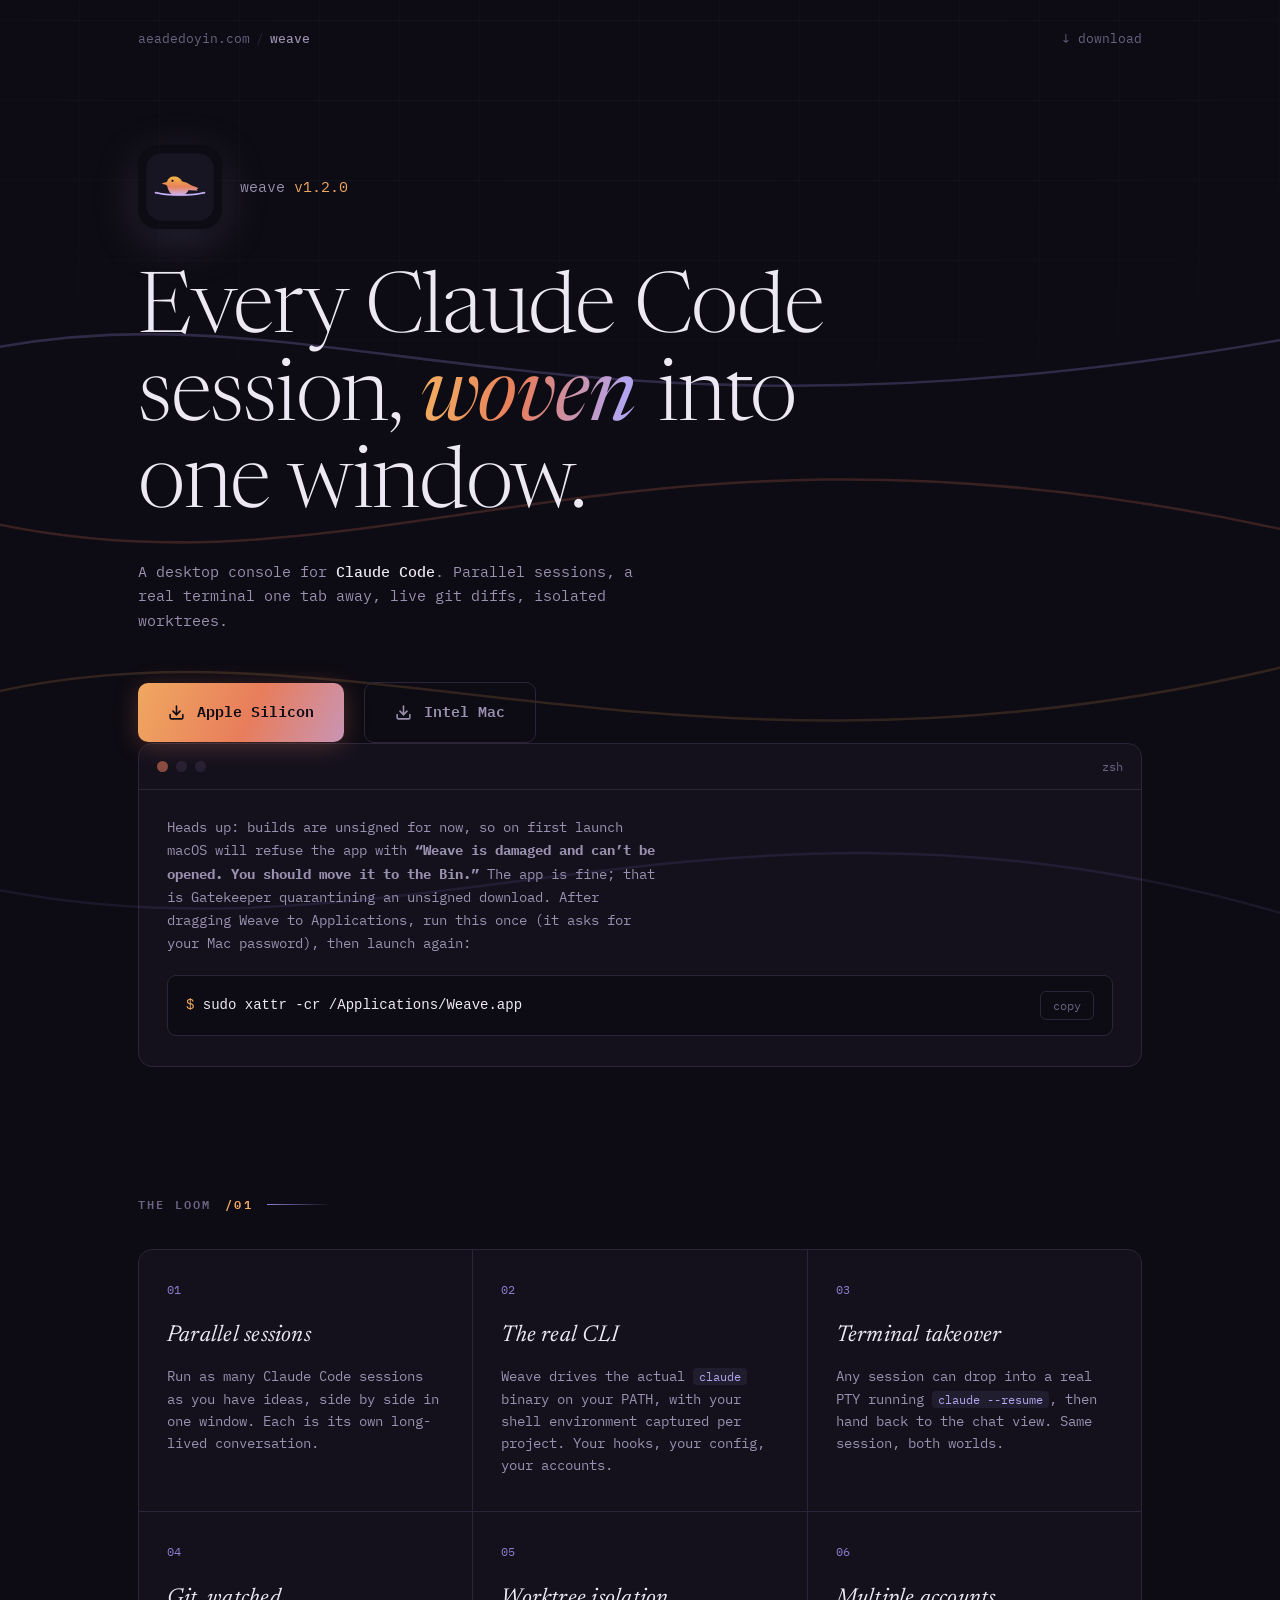
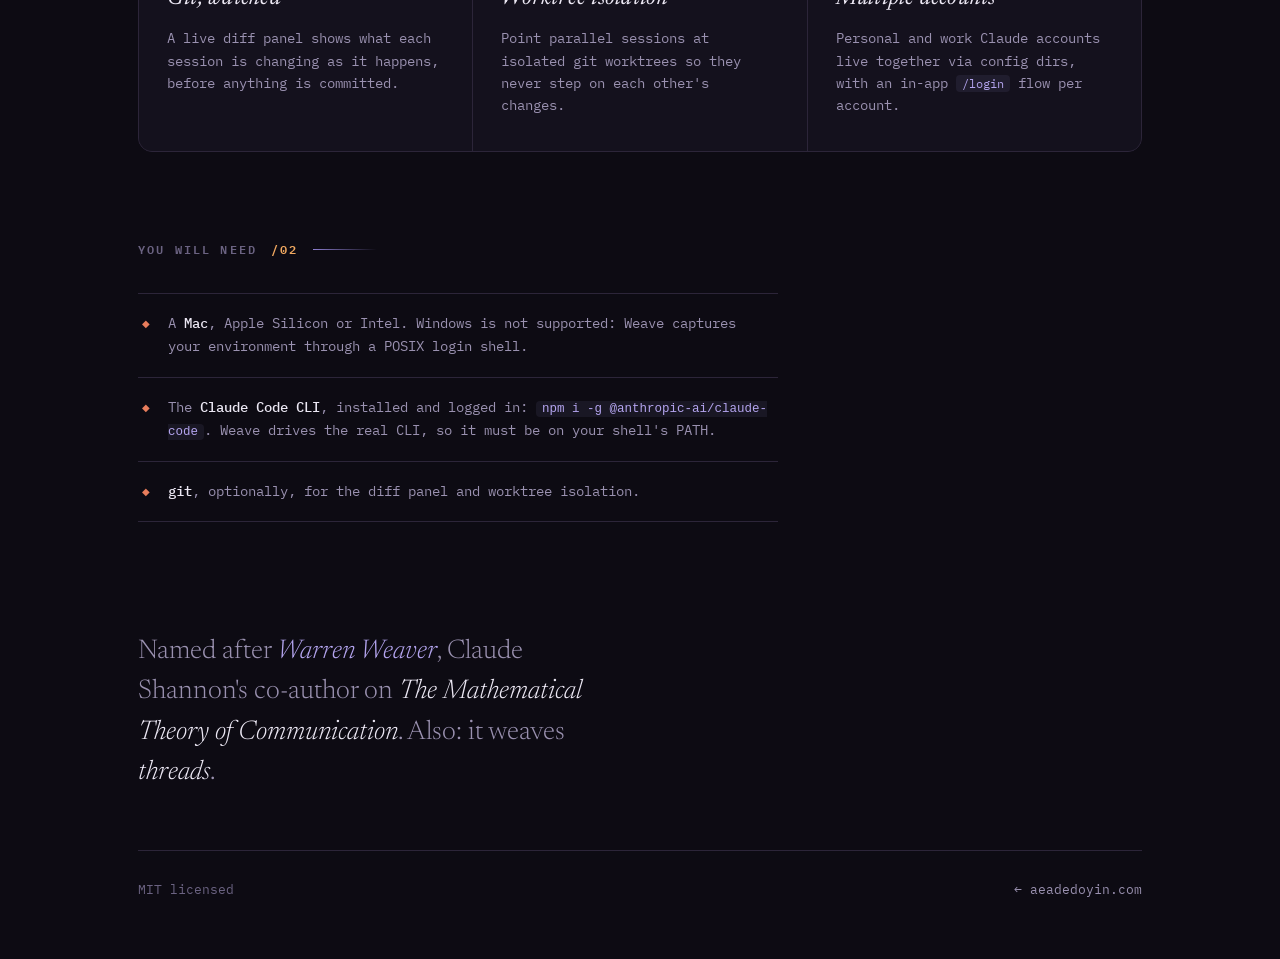
==== weave/index.html @ 569f3101 "chore: weave v1.2.0" ====
<!DOCTYPE html>
<html lang="en">
<head>
  <meta charset="UTF-8" />
  <meta name="viewport" content="width=device-width, initial-scale=1.0" />
  <title>Weave · A multi-session console for Claude Code</title>
  <meta name="description" content="Weave is a macOS desktop console for Claude Code. Run parallel sessions side by side: chat UI, terminal takeover, git diffs, isolated worktrees." />
  <link rel="icon" type="image/png" href="/weave/icon.png" />
  <meta property="og:title" content="Weave" />
  <meta property="og:description" content="A multi-session desktop console for Claude Code." />
  <meta property="og:type" content="website" />
  <meta property="og:url" content="https://aeadedoyin.com/weave" />
  <meta property="og:image" content="https://aeadedoyin.com/weave/og.png" />
  <meta property="og:image:width" content="1200" />
  <meta property="og:image:height" content="630" />
  <meta name="twitter:card" content="summary_large_image" />
  <meta name="twitter:title" content="Weave" />
  <meta name="twitter:description" content="A multi-session desktop console for Claude Code." />
  <meta name="twitter:image" content="https://aeadedoyin.com/weave/og.png" />
  <link rel="preconnect" href="https://fonts.googleapis.com" />
  <link rel="preconnect" href="https://fonts.gstatic.com" crossorigin />
  <link href="https://fonts.googleapis.com/css2?family=IBM+Plex+Mono:ital,wght@0,400;0,500;0,600;1,400&family=Newsreader:ital,opsz,wght@0,6..72,300;0,6..72,400;0,6..72,500;1,6..72,300;1,6..72,400&display=swap" rel="stylesheet" />
  <style>
    :root {
      --ink-0: #0d0b13;
      --ink-1: #14111d;
      --ink-2: #1b1727;
      --ink-3: #262033;
      --line: #2c2539;
      --text: #ece8f4;
      --muted: #9a91b0;
      --faint: #6b6382;
      --amber: #f0a860;
      --coral: #e87d5c;
      --lavender: #b3a4ee;
      --thread: #8d7fd0;
      --mono: "IBM Plex Mono", ui-monospace, "SF Mono", Menlo, monospace;
      --serif: "Newsreader", Georgia, serif;
    }
    * { margin: 0; padding: 0; box-sizing: border-box; }
    html { scroll-behavior: smooth; }
    body {
      background: var(--ink-0);
      color: var(--text);
      font-family: var(--mono);
      font-size: 15px;
      line-height: 1.65;
      -webkit-font-smoothing: antialiased;
      overflow-x: hidden;
    }
    ::selection { background: var(--lavender); color: var(--ink-0); }

    body::before {
      content: "";
      position: fixed;
      inset: 0;
      pointer-events: none;
      z-index: 0;
      background:
        repeating-linear-gradient(0deg, transparent 0 79px, rgba(179, 164, 238, 0.045) 79px 80px),
        repeating-linear-gradient(90deg, transparent 0 79px, rgba(179, 164, 238, 0.03) 79px 80px);
      mask-image: radial-gradient(ellipse 120% 90% at 50% 0%, black 20%, transparent 75%);
      -webkit-mask-image: radial-gradient(ellipse 120% 90% at 50% 0%, black 20%, transparent 75%);
    }

    .wrap { position: relative; z-index: 1; max-width: 1060px; margin: 0 auto; padding: 0 28px; }

    header {
      display: flex; justify-content: space-between; align-items: center;
      padding: 28px 0 0;
      font-size: 13px;
    }
    header a { color: var(--faint); text-decoration: none; transition: color .2s; }
    header a:hover { color: var(--lavender); }
    .crumb span { color: var(--line); margin: 0 6px; }
    .crumb b { color: var(--muted); font-weight: 500; }

    /* ---------- hero ---------- */
    .hero { padding: 96px 0 40px; position: relative; }
    .hero-threads {
      position: absolute; left: 50%; top: 0;
      width: 100vw; height: 100%;
      transform: translateX(-50%);
      pointer-events: none; overflow: visible;
    }
    .hero-threads path {
      fill: none;
      stroke-width: 1.25;
      stroke-linecap: round;
      stroke-dasharray: 1600;
      stroke-dashoffset: 1600;
      animation: draw 2.4s cubic-bezier(.4, 0, .2, 1) forwards;
    }
    @keyframes draw { to { stroke-dashoffset: 0; } }

    .mark {
      display: flex; align-items: center; gap: 18px;
      margin-bottom: 40px;
    }
    .mark img {
      width: 84px; height: 84px; border-radius: 20px;
      box-shadow: 0 12px 48px rgba(179, 164, 238, .18), 0 2px 8px rgba(0, 0, 0, .5);
      animation: rise .9s cubic-bezier(.2, .8, .2, 1) both;
    }
    .mark .word {
      font-size: 15px; color: var(--muted);
      animation: rise .9s .1s cubic-bezier(.2, .8, .2, 1) both;
    }
    .mark .word em { color: var(--amber); font-style: normal; }

    h1 {
      font-family: var(--serif);
      font-weight: 300;
      font-size: clamp(44px, 7.2vw, 84px);
      line-height: 1.04;
      letter-spacing: -0.015em;
      max-width: 14ch;
      animation: rise .9s .18s cubic-bezier(.2, .8, .2, 1) both;
    }
    h1 .thread-word {
      font-style: italic;
      font-weight: 400;
      background: linear-gradient(100deg, var(--amber) 10%, var(--coral) 45%, var(--lavender) 90%);
      -webkit-background-clip: text;
      background-clip: text;
      color: transparent;
      padding-right: .06em;
    }
    .hero p.sub {
      margin-top: 28px;
      max-width: 58ch;
      color: var(--muted);
      animation: rise .9s .28s cubic-bezier(.2, .8, .2, 1) both;
    }
    .hero p.sub b { color: var(--text); font-weight: 500; }
    @keyframes rise {
      from { opacity: 0; transform: translateY(18px); }
      to { opacity: 1; transform: none; }
    }

    /* ---------- download ---------- */
    .dl {
      scroll-margin-top: 45vh;
      margin: 48px 0 0;
      display: flex; flex-wrap: wrap; align-items: center; gap: 20px;
      animation: rise .9s .38s cubic-bezier(.2, .8, .2, 1) both;
    }
    .btn {
      position: relative;
      display: inline-flex; align-items: center; gap: 12px;
      font-family: var(--mono); font-size: 15px; font-weight: 600;
      color: var(--ink-0);
      background: linear-gradient(115deg, var(--amber), var(--coral) 55%, var(--lavender) 130%);
      padding: 17px 30px;
      border-radius: 10px;
      text-decoration: none;
      transition: transform .18s cubic-bezier(.2, .8, .2, 1), box-shadow .18s;
      box-shadow: 0 4px 24px rgba(232, 125, 92, .28);
    }
    .btn:hover {
      transform: translateY(-2px);
      box-shadow: 0 10px 36px rgba(232, 125, 92, .4);
    }
    .btn:active { transform: translateY(0); }
    .btn svg { flex-shrink: 0; }
    .btn-ghost {
      background: none;
      color: var(--muted);
      border: 1px solid var(--line);
      box-shadow: none;
    }
    .btn-ghost:hover {
      color: var(--lavender);
      border-color: var(--thread);
      box-shadow: none;
    }

    /* ---------- sections ---------- */
    section { padding: 88px 0 0; }
    .kicker {
      font-size: 12px; font-weight: 600; letter-spacing: .18em;
      text-transform: uppercase; color: var(--faint);
      display: flex; align-items: center; gap: 14px;
      margin-bottom: 34px;
    }
    .kicker::after {
      content: ""; height: 1px; flex: 0 0 64px;
      background: linear-gradient(90deg, var(--thread), transparent);
    }
    .kicker em { color: var(--amber); font-style: normal; }

    .grid {
      display: grid;
      grid-template-columns: repeat(3, 1fr);
      gap: 1px;
      background: var(--line);
      border: 1px solid var(--line);
      border-radius: 14px;
      overflow: hidden;
    }
    .cell {
      background: var(--ink-1);
      padding: 30px 28px 34px;
      transition: background .25s;
    }
    .cell:hover { background: var(--ink-2); }
    .cell .n {
      font-size: 12px; color: var(--thread);
      display: block; margin-bottom: 18px;
    }
    .cell h3 {
      font-family: var(--serif);
      font-weight: 400; font-style: italic;
      font-size: 23px; letter-spacing: .01em;
      margin-bottom: 10px;
    }
    .cell p { font-size: 13.5px; color: var(--muted); }
    .cell code {
      font-family: var(--mono); font-size: 12px;
      color: var(--lavender);
      background: rgba(179, 164, 238, .08);
      padding: 1px 6px; border-radius: 4px;
    }

    /* ---------- terminal / first launch ---------- */
    .term {
      background: var(--ink-1);
      border: 1px solid var(--line);
      border-radius: 14px;
      overflow: hidden;
    }
    .term-bar {
      display: flex; align-items: center; gap: 8px;
      padding: 13px 18px;
      border-bottom: 1px solid var(--line);
    }
    .term-bar i {
      width: 11px; height: 11px; border-radius: 50%;
      background: var(--ink-3); display: block;
    }
    .term-bar i:first-child { background: rgba(232, 125, 92, .55); }
    .term-bar span { margin-left: auto; font-size: 12px; color: var(--faint); }
    .term-body { padding: 26px 28px 30px; font-size: 14px; }
    .term-body p { color: var(--muted); max-width: 62ch; }
    .cmd {
      display: flex; align-items: center; justify-content: space-between; gap: 16px;
      margin-top: 20px;
      background: var(--ink-0);
      border: 1px solid var(--line);
      border-radius: 9px;
      padding: 15px 18px;
    }
    .cmd code { color: var(--text); }
    .cmd code::before { content: "$ "; color: var(--amber); }
    .cmd button {
      font-family: var(--mono); font-size: 12px;
      color: var(--faint);
      background: none; border: 1px solid var(--line);
      border-radius: 6px; padding: 6px 12px;
      cursor: pointer;
      transition: color .2s, border-color .2s;
    }
    .cmd button:hover { color: var(--lavender); border-color: var(--thread); }

    /* ---------- requirements ---------- */
    .reqs { list-style: none; max-width: 640px; }
    .reqs li {
      display: flex; gap: 18px;
      padding: 18px 4px;
      border-bottom: 1px solid var(--line);
      font-size: 14px; color: var(--muted);
    }
    .reqs li:first-child { border-top: 1px solid var(--line); }
    .reqs li::before {
      content: "◆";
      color: var(--coral); font-size: 10px;
      line-height: 2.3; flex-shrink: 0;
    }
    .reqs b { color: var(--text); font-weight: 500; }
    .reqs code {
      font-size: 12.5px; color: var(--lavender);
      background: rgba(179, 164, 238, .08);
      padding: 1px 6px; border-radius: 4px;
    }

    /* ---------- footer ---------- */
    footer { padding: 110px 0 60px; }
    .lore {
      font-family: var(--serif);
      font-weight: 300;
      font-size: clamp(21px, 3vw, 27px);
      line-height: 1.5;
      max-width: 30ch;
      color: var(--muted);
    }
    .lore i { color: var(--text); }
    .lore .who { color: var(--lavender); }
    .foot-row {
      margin-top: 56px;
      display: flex; flex-wrap: wrap; gap: 24px;
      justify-content: space-between; align-items: center;
      font-size: 13px; color: var(--faint);
      border-top: 1px solid var(--line);
      padding-top: 28px;
    }
    .foot-row a { color: var(--muted); text-decoration: none; transition: color .2s; }
    .foot-row a:hover { color: var(--amber); }

    .reveal { opacity: 0; transform: translateY(24px); transition: opacity .8s, transform .8s cubic-bezier(.2, .8, .2, 1); }
    .reveal.in { opacity: 1; transform: none; }

    @media (max-width: 820px) {
      .grid { grid-template-columns: 1fr; }
      .hero { padding-top: 64px; }
      .cmd { flex-direction: column; align-items: stretch; }
      .cmd code { overflow-x: auto; }
    }
    @media (prefers-reduced-motion: reduce) {
      *, *::before, *::after { animation: none !important; transition: none !important; }
      .reveal { opacity: 1; transform: none; }
    }
  </style>
</head>
<body>
  <div class="wrap">

    <header>
      <div class="crumb"><a href="/">aeadedoyin.com</a><span>/</span><b>weave</b></div>
      <a href="#download">↓ download</a>
    </header>

    <section class="hero" id="top">
      <svg class="hero-threads" viewBox="0 0 1440 520" preserveAspectRatio="none" aria-hidden="true">
        <path d="M -40 150 C 360 110, 620 210, 1480 140" stroke="#8d7fd0" opacity=".28" style="animation-delay:.1s" />
        <path d="M -40 230 C 420 280, 700 160, 1480 240" stroke="#e87d5c" opacity=".2" style="animation-delay:.35s" />
        <path d="M -40 320 C 380 270, 760 380, 1480 300" stroke="#f0a860" opacity=".16" style="animation-delay:.6s" />
        <path d="M -40 410 C 460 460, 820 340, 1480 430" stroke="#8d7fd0" opacity=".12" style="animation-delay:.85s" />
      </svg>

      <div class="mark">
        <img src="/weave/icon.png" alt="Weave app icon: a weaver bird perched on a thread" width="84" height="84" />
        <div class="word">weave <em>v1.2.0</em></div>
      </div>

      <h1>Every Claude&nbsp;Code session, <span class="thread-word">woven</span> into one window.</h1>

      <p class="sub">
        A desktop console for <b>Claude Code</b>. Parallel sessions, a real
        terminal one tab away, live git diffs, isolated worktrees.
      </p>

      <div class="dl" id="download">
        <a class="btn" href="https://weave-cdn.aeadedoyin.com/weave-1.2.0-arm64.dmg" download>
          <svg width="17" height="17" viewBox="0 0 24 24" fill="none" stroke="currentColor" stroke-width="2.2" stroke-linecap="round" stroke-linejoin="round"><path d="M21 15v4a2 2 0 0 1-2 2H5a2 2 0 0 1-2-2v-4"/><polyline points="7 10 12 15 17 10"/><line x1="12" y1="15" x2="12" y2="3"/></svg>
          Apple Silicon
        </a>
        <a class="btn btn-ghost" href="https://weave-cdn.aeadedoyin.com/weave-1.2.0-x64.dmg" download>
          <svg width="17" height="17" viewBox="0 0 24 24" fill="none" stroke="currentColor" stroke-width="2.2" stroke-linecap="round" stroke-linejoin="round"><path d="M21 15v4a2 2 0 0 1-2 2H5a2 2 0 0 1-2-2v-4"/><polyline points="7 10 12 15 17 10"/><line x1="12" y1="15" x2="12" y2="3"/></svg>
          Intel Mac
        </a>
      </div>

      <div class="term" id="first-launch">
        <div class="term-bar"><i></i><i></i><i></i><span>zsh</span></div>
        <div class="term-body">
          <p>
            Heads up: builds are unsigned for now, so on first launch macOS
            will refuse the app with <b>&ldquo;Weave is damaged and can&rsquo;t be
            opened. You should move it to the Bin.&rdquo;</b> The app is fine;
            that is Gatekeeper quarantining an unsigned download. After
            dragging Weave to Applications, run this once (it asks for your
            Mac password), then launch again:
          </p>
          <div class="cmd">
            <code id="xattr-cmd">sudo xattr -cr /Applications/Weave.app</code>
            <button type="button" onclick="copyCmd(this)">copy</button>
          </div>
        </div>
      </div>
    </section>

    <section class="reveal">
      <div class="kicker">The loom <em>/01</em></div>
      <div class="grid">
        <div class="cell">
          <span class="n">01</span>
          <h3>Parallel sessions</h3>
          <p>Run as many Claude Code sessions as you have ideas, side by side in one window. Each is its own long-lived conversation.</p>
        </div>
        <div class="cell">
          <span class="n">02</span>
          <h3>The real CLI</h3>
          <p>Weave drives the actual <code>claude</code> binary on your PATH, with your shell environment captured per project. Your hooks, your config, your accounts.</p>
        </div>
        <div class="cell">
          <span class="n">03</span>
          <h3>Terminal takeover</h3>
          <p>Any session can drop into a real PTY running <code>claude --resume</code>, then hand back to the chat view. Same session, both worlds.</p>
        </div>
        <div class="cell">
          <span class="n">04</span>
          <h3>Git, watched</h3>
          <p>A live diff panel shows what each session is changing as it happens, before anything is committed.</p>
        </div>
        <div class="cell">
          <span class="n">05</span>
          <h3>Worktree isolation</h3>
          <p>Point parallel sessions at isolated git worktrees so they never step on each other's changes.</p>
        </div>
        <div class="cell">
          <span class="n">06</span>
          <h3>Multiple accounts</h3>
          <p>Personal and work Claude accounts live together via config dirs, with an in-app <code>/login</code> flow per account.</p>
        </div>
      </div>
    </section>

    <section class="reveal">
      <div class="kicker">You will need <em>/02</em></div>
      <ul class="reqs">
        <li><span>A <b>Mac</b>, Apple Silicon or Intel. Windows is not supported: Weave captures your environment through a POSIX login shell.</span></li>
        <li><span>The <b>Claude Code CLI</b>, installed and logged in: <code>npm i -g @anthropic-ai/claude-code</code>. Weave drives the real CLI, so it must be on your shell's PATH.</span></li>
        <li><span><b>git</b>, optionally, for the diff panel and worktree isolation.</span></li>
      </ul>
    </section>

    <footer class="reveal">
      <p class="lore">
        Named after <i class="who">Warren Weaver</i>, Claude Shannon's co-author on
        <i>The Mathematical Theory of Communication</i>. Also: it weaves
        <i>threads</i>.
      </p>
      <div class="foot-row">
        <span>MIT licensed</span>
        <a href="/">← aeadedoyin.com</a>
      </div>
    </footer>

  </div>

  <script>
    function copyCmd(btn) {
      navigator.clipboard.writeText(document.getElementById('xattr-cmd').textContent).then(function () {
        btn.textContent = 'copied';
        setTimeout(function () { btn.textContent = 'copy'; }, 1600);
      });
    }
    var io = new IntersectionObserver(function (entries) {
      entries.forEach(function (e) {
        if (e.isIntersecting) { e.target.classList.add('in'); io.unobserve(e.target); }
      });
    }, { threshold: 0.12 });
    document.querySelectorAll('.reveal').forEach(function (el) { io.observe(el); });
  </script>
  <script data-goatcounter="https://aeadedoyin.goatcounter.com/count" async src="//gc.zgo.at/count.js"></script>
</body>
</html>
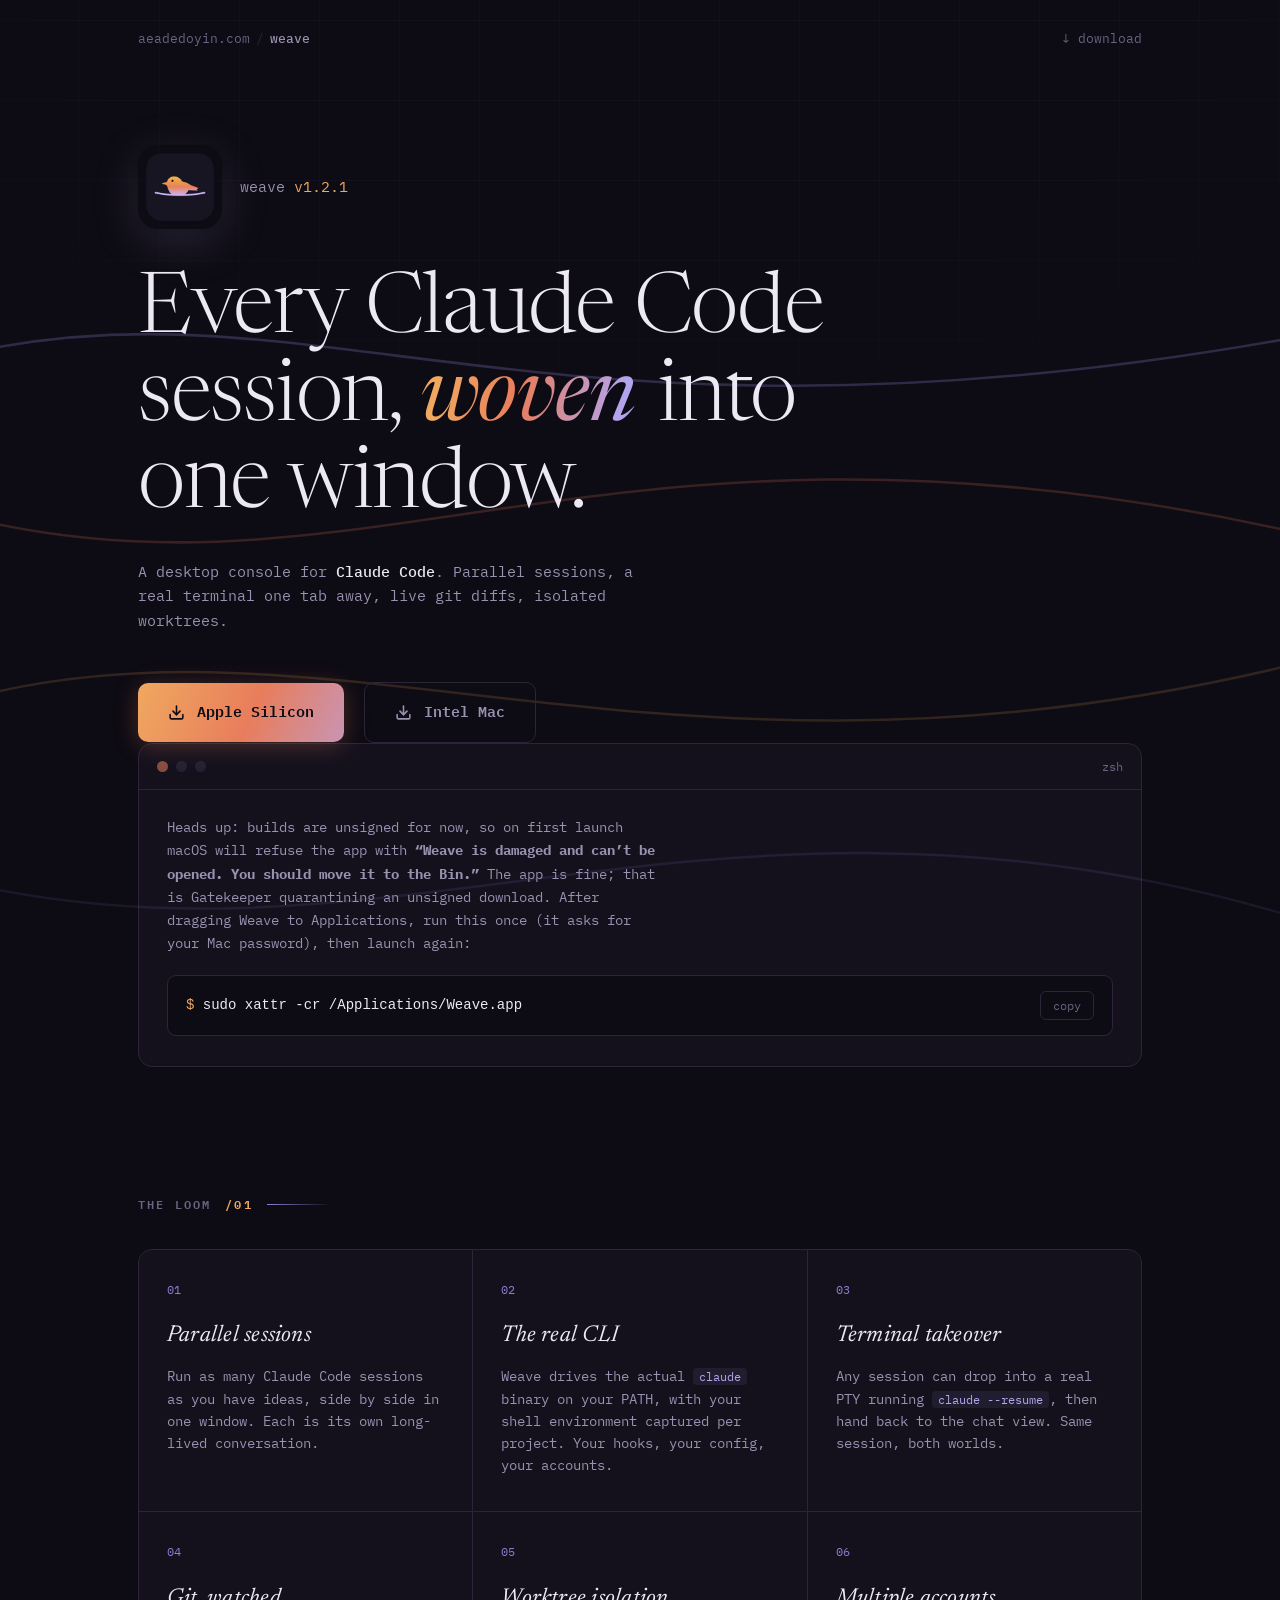
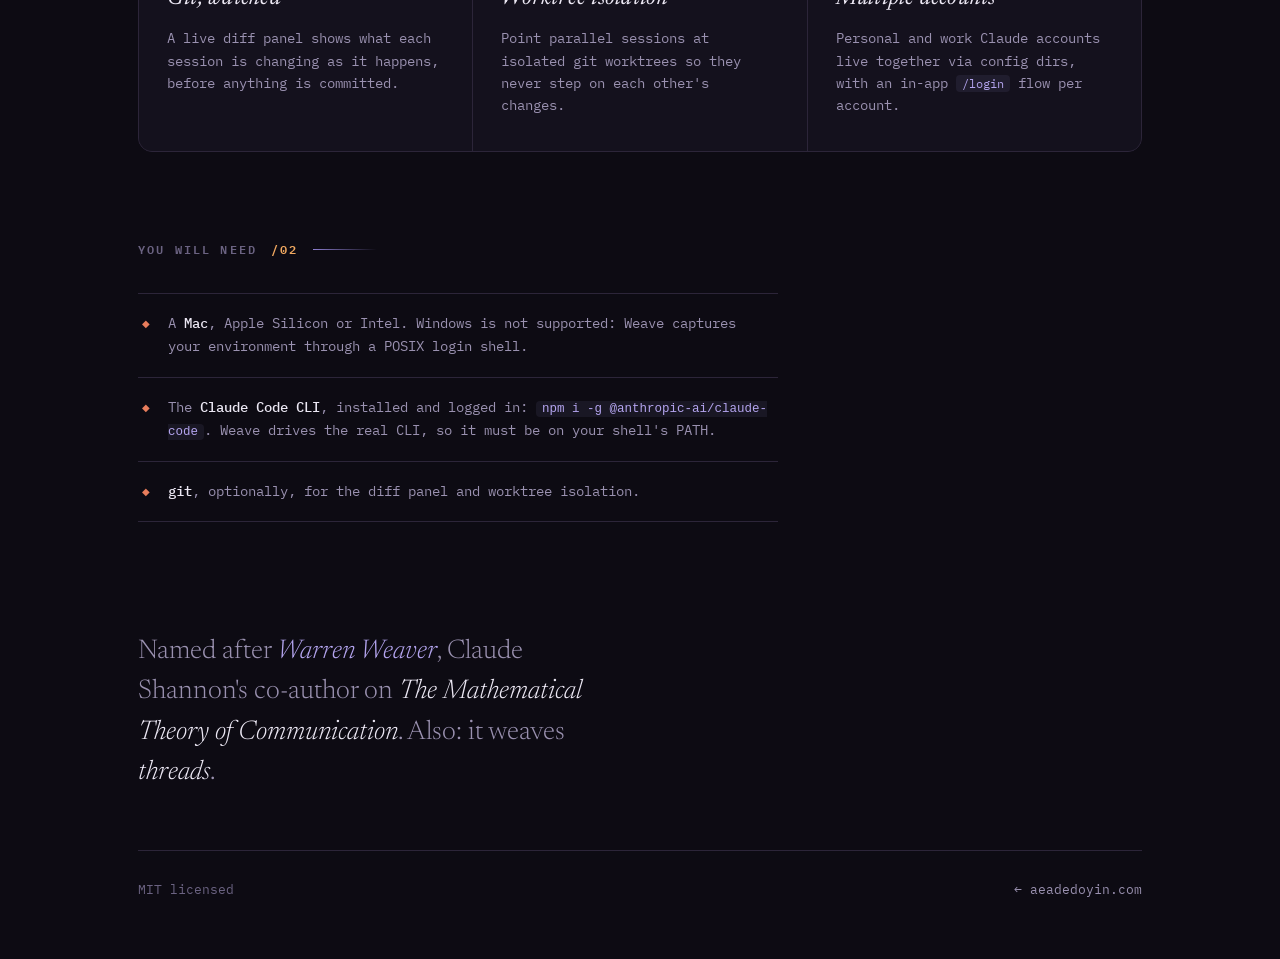
==== commit 5ef13468: "chore: weave v1.2.1" ====
--- a/weave/index.html
+++ b/weave/index.html
@@ -339,7 +339,7 @@
 
       <div class="mark">
         <img src="/weave/icon.png" alt="Weave app icon: a weaver bird perched on a thread" width="84" height="84" />
-        <div class="word">weave <em>v1.2.0</em></div>
+        <div class="word">weave <em>v1.2.1</em></div>
       </div>
 
       <h1>Every Claude&nbsp;Code session, <span class="thread-word">woven</span> into one window.</h1>
@@ -350,11 +350,11 @@
       </p>
 
       <div class="dl" id="download">
-        <a class="btn" href="https://weave-cdn.aeadedoyin.com/weave-1.2.0-arm64.dmg" download>
+        <a class="btn" href="https://weave-cdn.aeadedoyin.com/weave-1.2.1-arm64.dmg" download>
           <svg width="17" height="17" viewBox="0 0 24 24" fill="none" stroke="currentColor" stroke-width="2.2" stroke-linecap="round" stroke-linejoin="round"><path d="M21 15v4a2 2 0 0 1-2 2H5a2 2 0 0 1-2-2v-4"/><polyline points="7 10 12 15 17 10"/><line x1="12" y1="15" x2="12" y2="3"/></svg>
           Apple Silicon
         </a>
-        <a class="btn btn-ghost" href="https://weave-cdn.aeadedoyin.com/weave-1.2.0-x64.dmg" download>
+        <a class="btn btn-ghost" href="https://weave-cdn.aeadedoyin.com/weave-1.2.1-x64.dmg" download>
           <svg width="17" height="17" viewBox="0 0 24 24" fill="none" stroke="currentColor" stroke-width="2.2" stroke-linecap="round" stroke-linejoin="round"><path d="M21 15v4a2 2 0 0 1-2 2H5a2 2 0 0 1-2-2v-4"/><polyline points="7 10 12 15 17 10"/><line x1="12" y1="15" x2="12" y2="3"/></svg>
           Intel Mac
         </a>
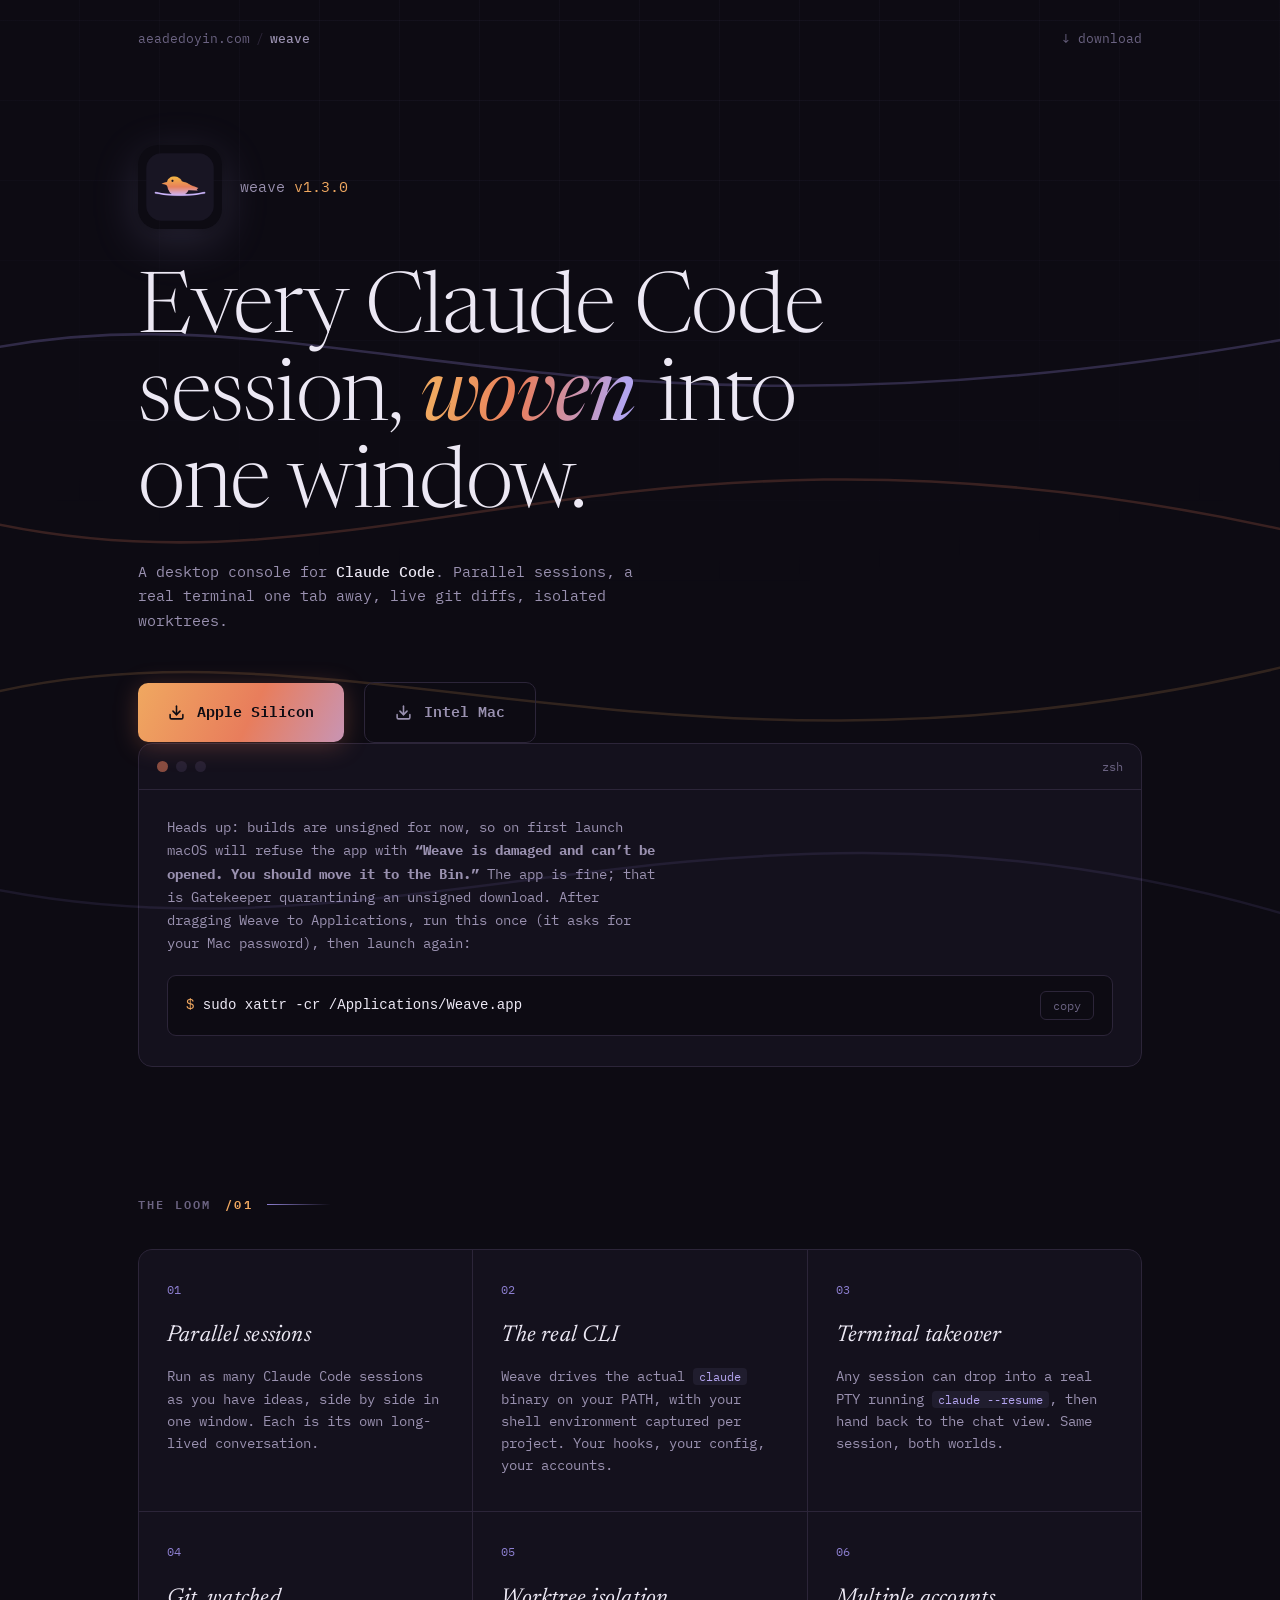
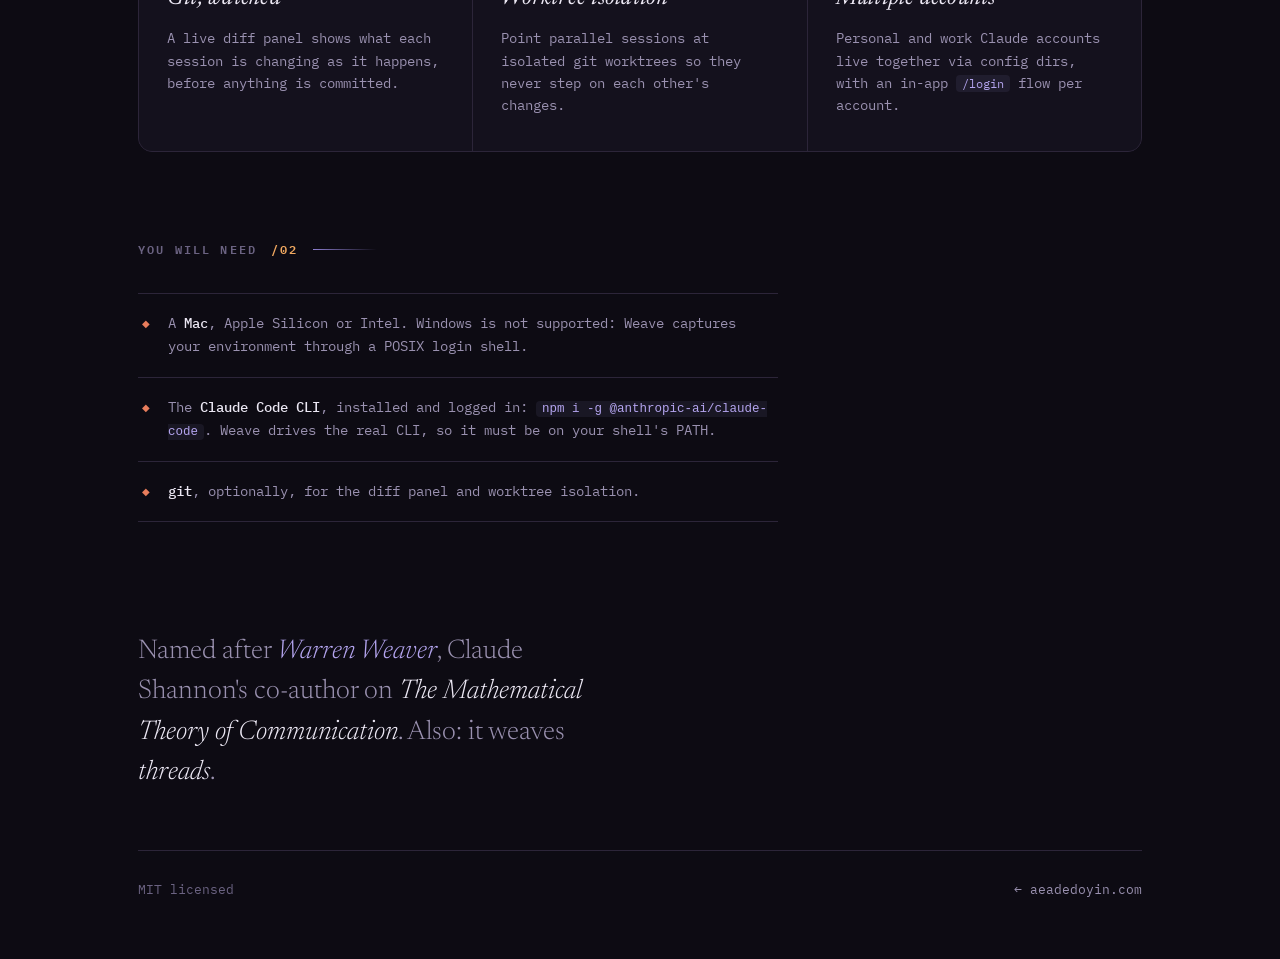
==== commit 2e531523: "chore: weave v1.3.0" ====
--- a/weave/index.html
+++ b/weave/index.html
@@ -339,7 +339,7 @@
 
       <div class="mark">
         <img src="/weave/icon.png" alt="Weave app icon: a weaver bird perched on a thread" width="84" height="84" />
-        <div class="word">weave <em>v1.2.1</em></div>
+        <div class="word">weave <em>v1.3.0</em></div>
       </div>
 
       <h1>Every Claude&nbsp;Code session, <span class="thread-word">woven</span> into one window.</h1>
@@ -350,11 +350,11 @@
       </p>
 
       <div class="dl" id="download">
-        <a class="btn" href="https://weave-cdn.aeadedoyin.com/weave-1.2.1-arm64.dmg" download>
+        <a class="btn" href="https://weave-cdn.aeadedoyin.com/weave-1.3.0-arm64.dmg" download>
           <svg width="17" height="17" viewBox="0 0 24 24" fill="none" stroke="currentColor" stroke-width="2.2" stroke-linecap="round" stroke-linejoin="round"><path d="M21 15v4a2 2 0 0 1-2 2H5a2 2 0 0 1-2-2v-4"/><polyline points="7 10 12 15 17 10"/><line x1="12" y1="15" x2="12" y2="3"/></svg>
           Apple Silicon
         </a>
-        <a class="btn btn-ghost" href="https://weave-cdn.aeadedoyin.com/weave-1.2.1-x64.dmg" download>
+        <a class="btn btn-ghost" href="https://weave-cdn.aeadedoyin.com/weave-1.3.0-x64.dmg" download>
           <svg width="17" height="17" viewBox="0 0 24 24" fill="none" stroke="currentColor" stroke-width="2.2" stroke-linecap="round" stroke-linejoin="round"><path d="M21 15v4a2 2 0 0 1-2 2H5a2 2 0 0 1-2-2v-4"/><polyline points="7 10 12 15 17 10"/><line x1="12" y1="15" x2="12" y2="3"/></svg>
           Intel Mac
         </a>
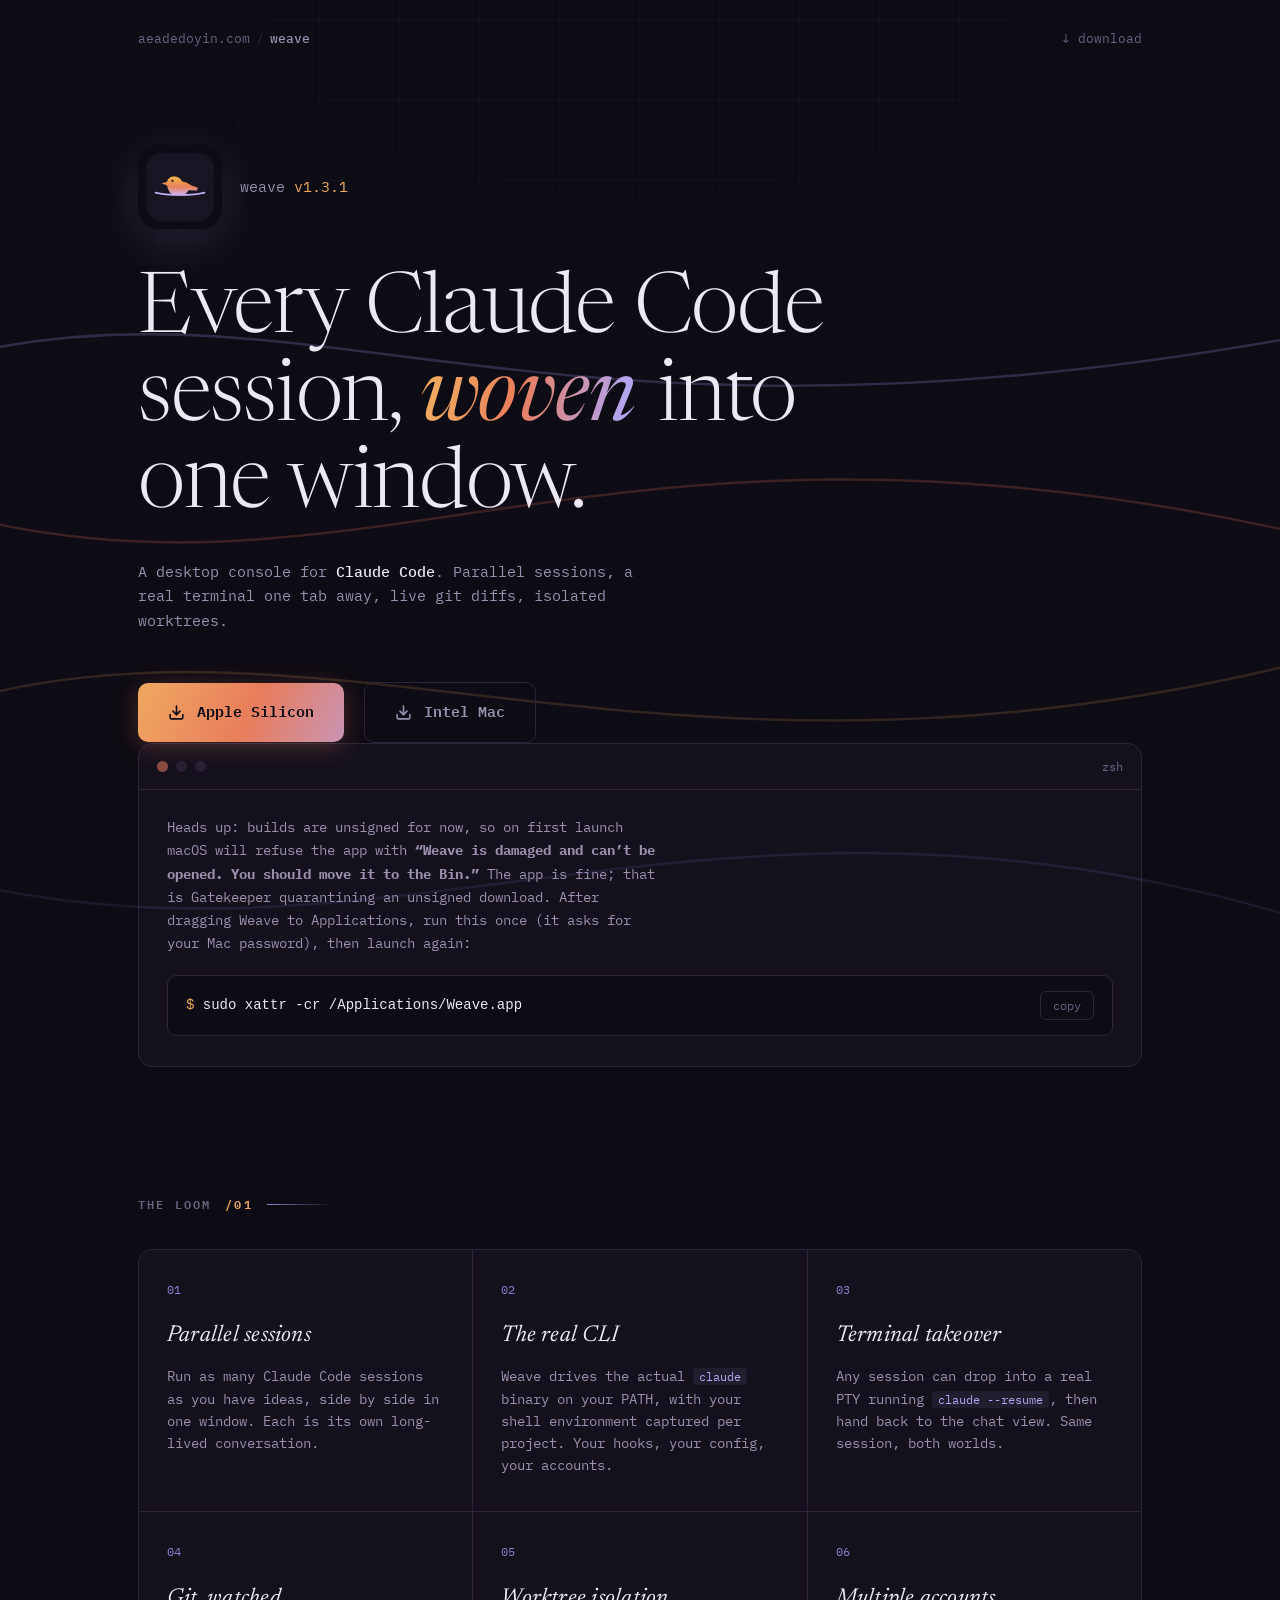
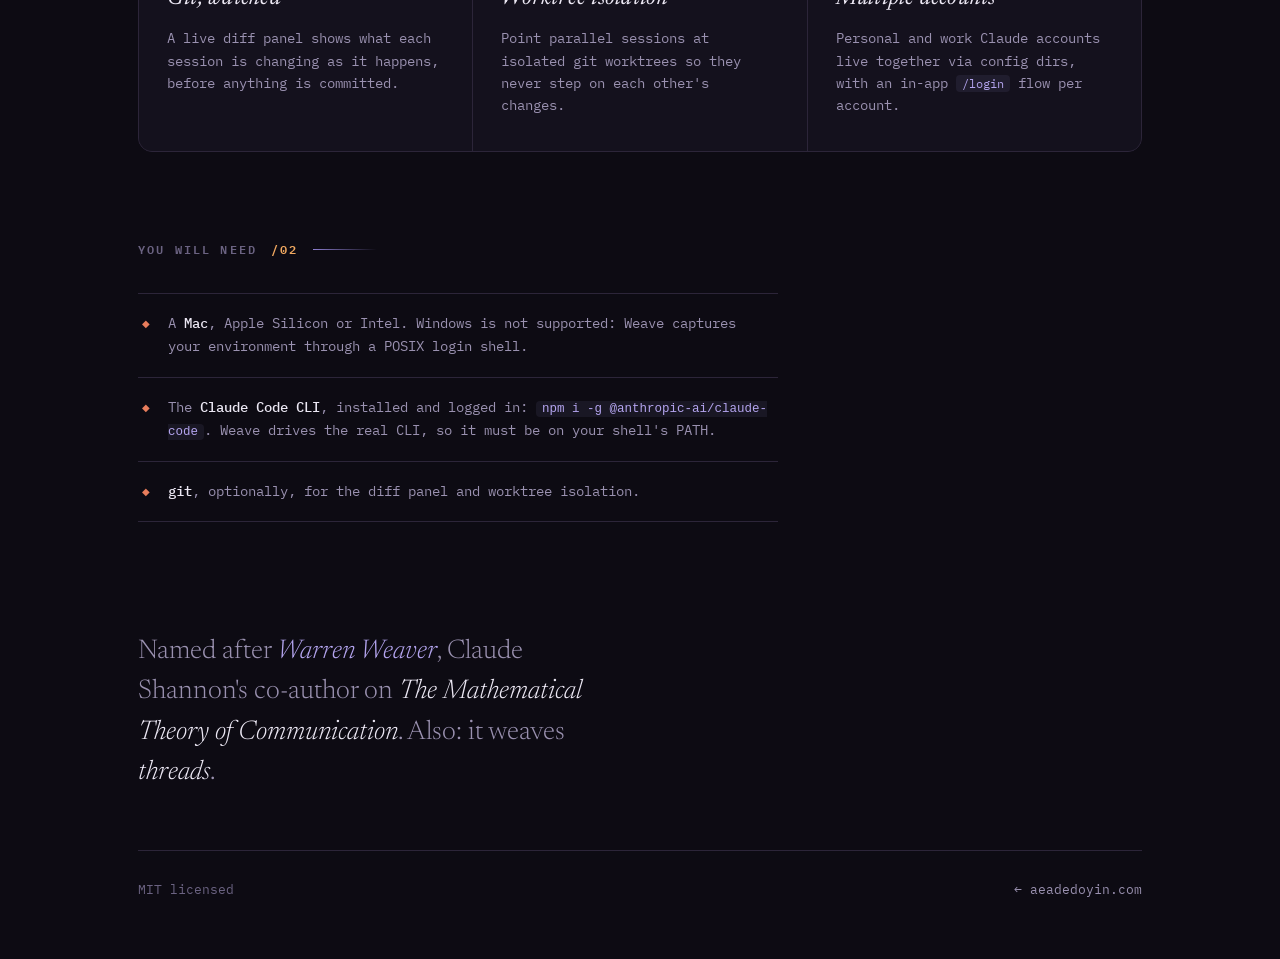
==== commit fb98e63c: "chore: weave v1.3.1" ====
--- a/weave/index.html
+++ b/weave/index.html
@@ -339,7 +339,7 @@
 
       <div class="mark">
         <img src="/weave/icon.png" alt="Weave app icon: a weaver bird perched on a thread" width="84" height="84" />
-        <div class="word">weave <em>v1.3.0</em></div>
+        <div class="word">weave <em>v1.3.1</em></div>
       </div>
 
       <h1>Every Claude&nbsp;Code session, <span class="thread-word">woven</span> into one window.</h1>
@@ -350,11 +350,11 @@
       </p>
 
       <div class="dl" id="download">
-        <a class="btn" href="https://weave-cdn.aeadedoyin.com/weave-1.3.0-arm64.dmg" download>
+        <a class="btn" href="https://weave-cdn.aeadedoyin.com/weave-1.3.1-arm64.dmg" download>
           <svg width="17" height="17" viewBox="0 0 24 24" fill="none" stroke="currentColor" stroke-width="2.2" stroke-linecap="round" stroke-linejoin="round"><path d="M21 15v4a2 2 0 0 1-2 2H5a2 2 0 0 1-2-2v-4"/><polyline points="7 10 12 15 17 10"/><line x1="12" y1="15" x2="12" y2="3"/></svg>
           Apple Silicon
         </a>
-        <a class="btn btn-ghost" href="https://weave-cdn.aeadedoyin.com/weave-1.3.0-x64.dmg" download>
+        <a class="btn btn-ghost" href="https://weave-cdn.aeadedoyin.com/weave-1.3.1-x64.dmg" download>
           <svg width="17" height="17" viewBox="0 0 24 24" fill="none" stroke="currentColor" stroke-width="2.2" stroke-linecap="round" stroke-linejoin="round"><path d="M21 15v4a2 2 0 0 1-2 2H5a2 2 0 0 1-2-2v-4"/><polyline points="7 10 12 15 17 10"/><line x1="12" y1="15" x2="12" y2="3"/></svg>
           Intel Mac
         </a>
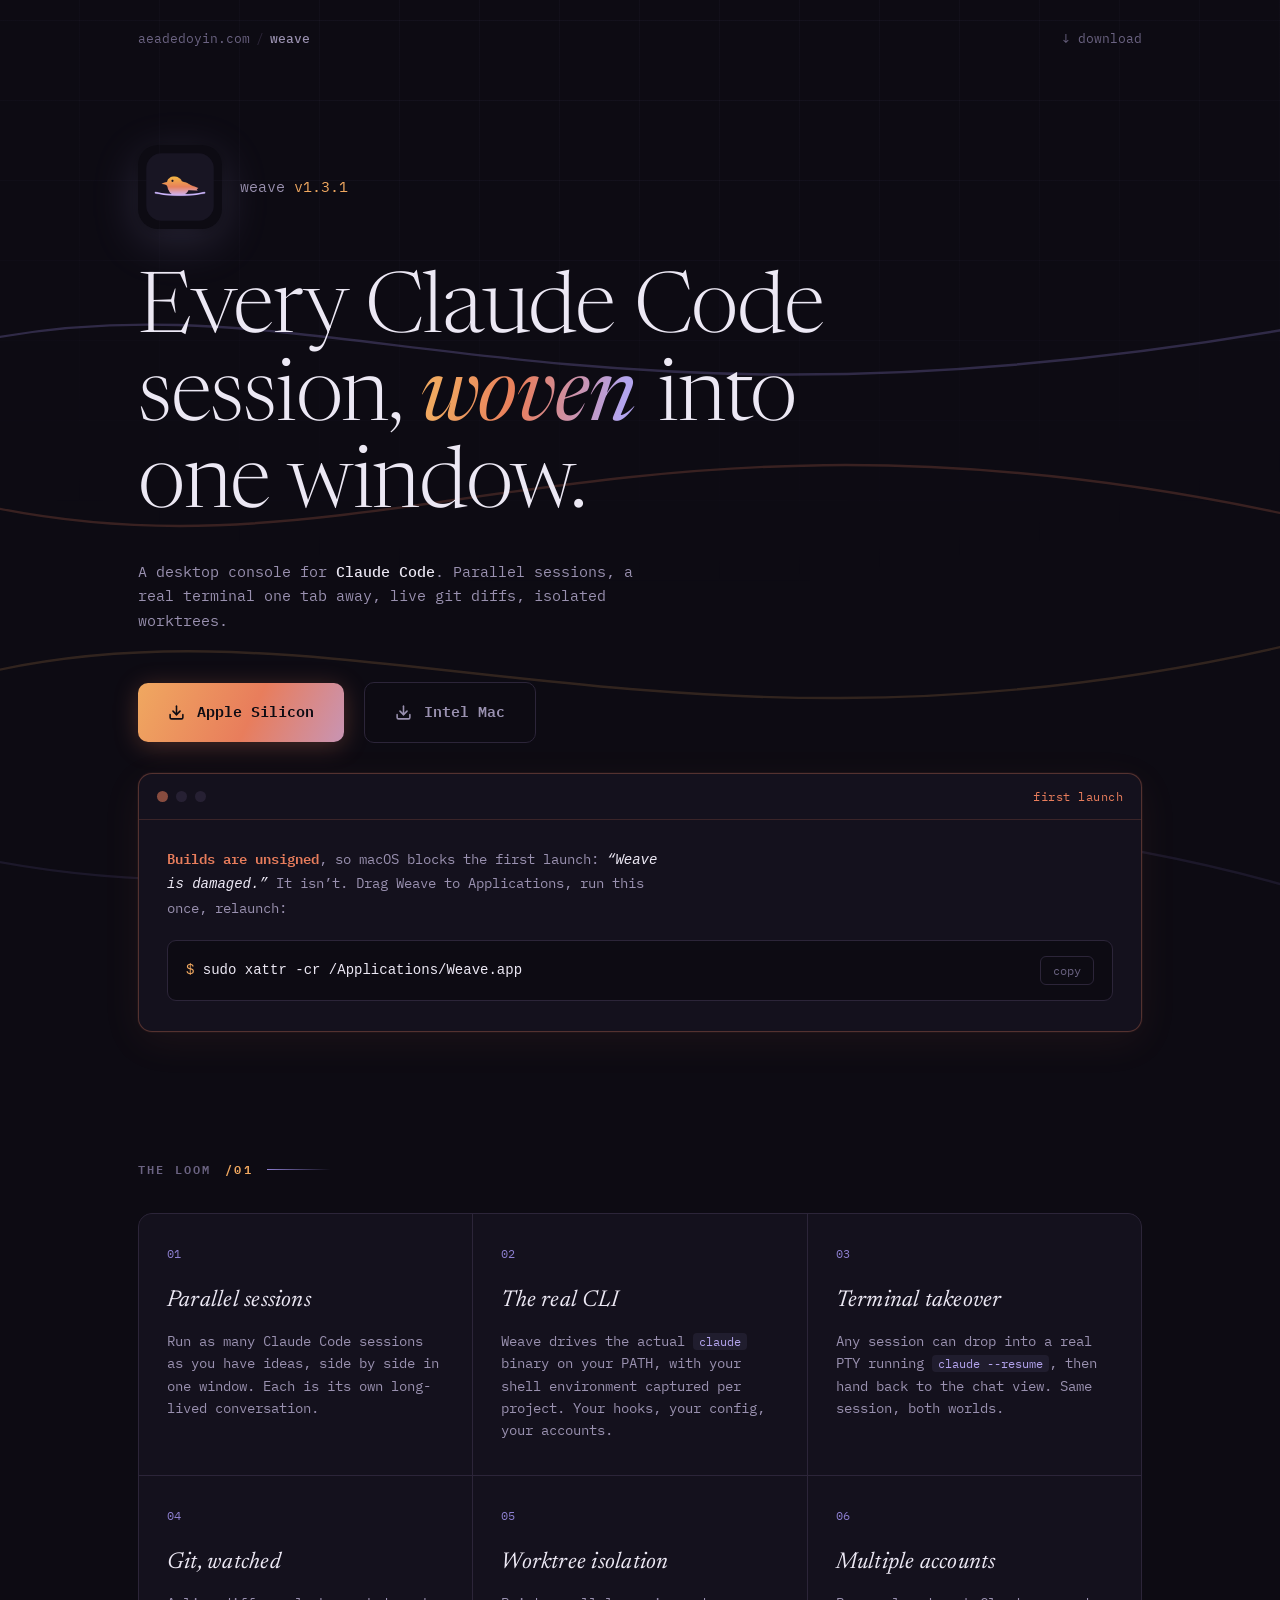
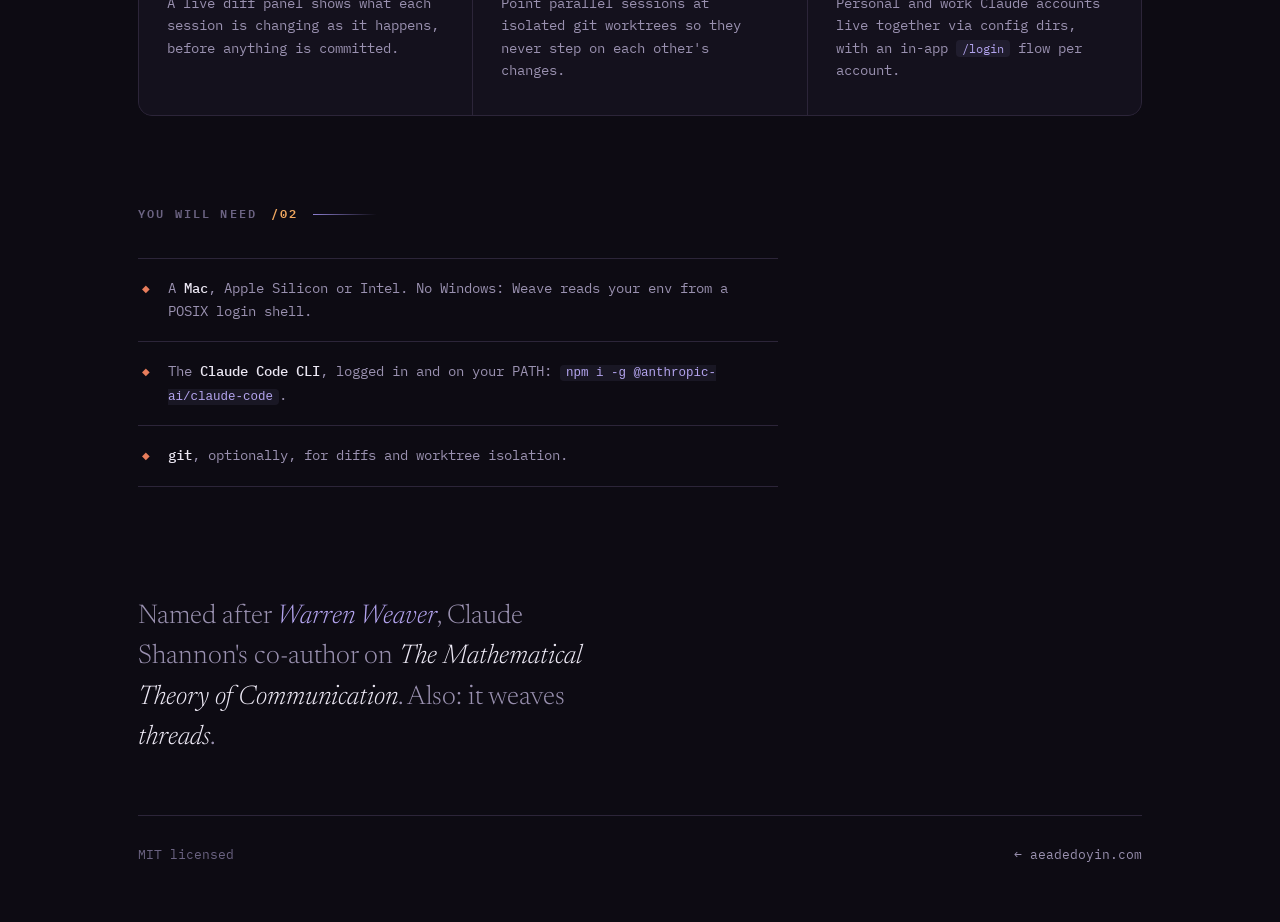
==== commit d68809e7: "feat: tighten weave first-launch note" ====
--- a/weave/index.html
+++ b/weave/index.html
@@ -229,6 +229,16 @@
       border-radius: 14px;
       overflow: hidden;
     }
+    #first-launch {
+      margin-top: 30px;
+      border-color: rgba(232, 125, 92, .3);
+      box-shadow: 0 0 0 1px rgba(232, 125, 92, .05), 0 10px 40px rgba(232, 125, 92, .07);
+      animation: rise .9s .46s cubic-bezier(.2, .8, .2, 1) both;
+    }
+    #first-launch .term-bar { border-bottom-color: rgba(232, 125, 92, .18); }
+    #first-launch .term-bar span { color: var(--coral); letter-spacing: .04em; }
+    .term-body p .warn { color: var(--coral); font-weight: 600; }
+    .term-body p i { color: var(--text); font-style: italic; }
     .term-bar {
       display: flex; align-items: center; gap: 8px;
       padding: 13px 18px;
@@ -361,15 +371,12 @@
       </div>
 
       <div class="term" id="first-launch">
-        <div class="term-bar"><i></i><i></i><i></i><span>zsh</span></div>
+        <div class="term-bar"><i></i><i></i><i></i><span>first launch</span></div>
         <div class="term-body">
           <p>
-            Heads up: builds are unsigned for now, so on first launch macOS
-            will refuse the app with <b>&ldquo;Weave is damaged and can&rsquo;t be
-            opened. You should move it to the Bin.&rdquo;</b> The app is fine;
-            that is Gatekeeper quarantining an unsigned download. After
-            dragging Weave to Applications, run this once (it asks for your
-            Mac password), then launch again:
+            <span class="warn">Builds are unsigned</span>, so macOS blocks the
+            first launch: <i>&ldquo;Weave is damaged.&rdquo;</i> It isn&rsquo;t.
+            Drag Weave to Applications, run this once, relaunch:
           </p>
           <div class="cmd">
             <code id="xattr-cmd">sudo xattr -cr /Applications/Weave.app</code>
@@ -418,9 +425,9 @@
     <section class="reveal">
       <div class="kicker">You will need <em>/02</em></div>
       <ul class="reqs">
-        <li><span>A <b>Mac</b>, Apple Silicon or Intel. Windows is not supported: Weave captures your environment through a POSIX login shell.</span></li>
-        <li><span>The <b>Claude Code CLI</b>, installed and logged in: <code>npm i -g @anthropic-ai/claude-code</code>. Weave drives the real CLI, so it must be on your shell's PATH.</span></li>
-        <li><span><b>git</b>, optionally, for the diff panel and worktree isolation.</span></li>
+        <li><span>A <b>Mac</b>, Apple Silicon or Intel. No Windows: Weave reads your env from a POSIX login shell.</span></li>
+        <li><span>The <b>Claude Code CLI</b>, logged in and on your PATH: <code>npm i -g @anthropic-ai/claude-code</code>.</span></li>
+        <li><span><b>git</b>, optionally, for diffs and worktree isolation.</span></li>
       </ul>
     </section>
 
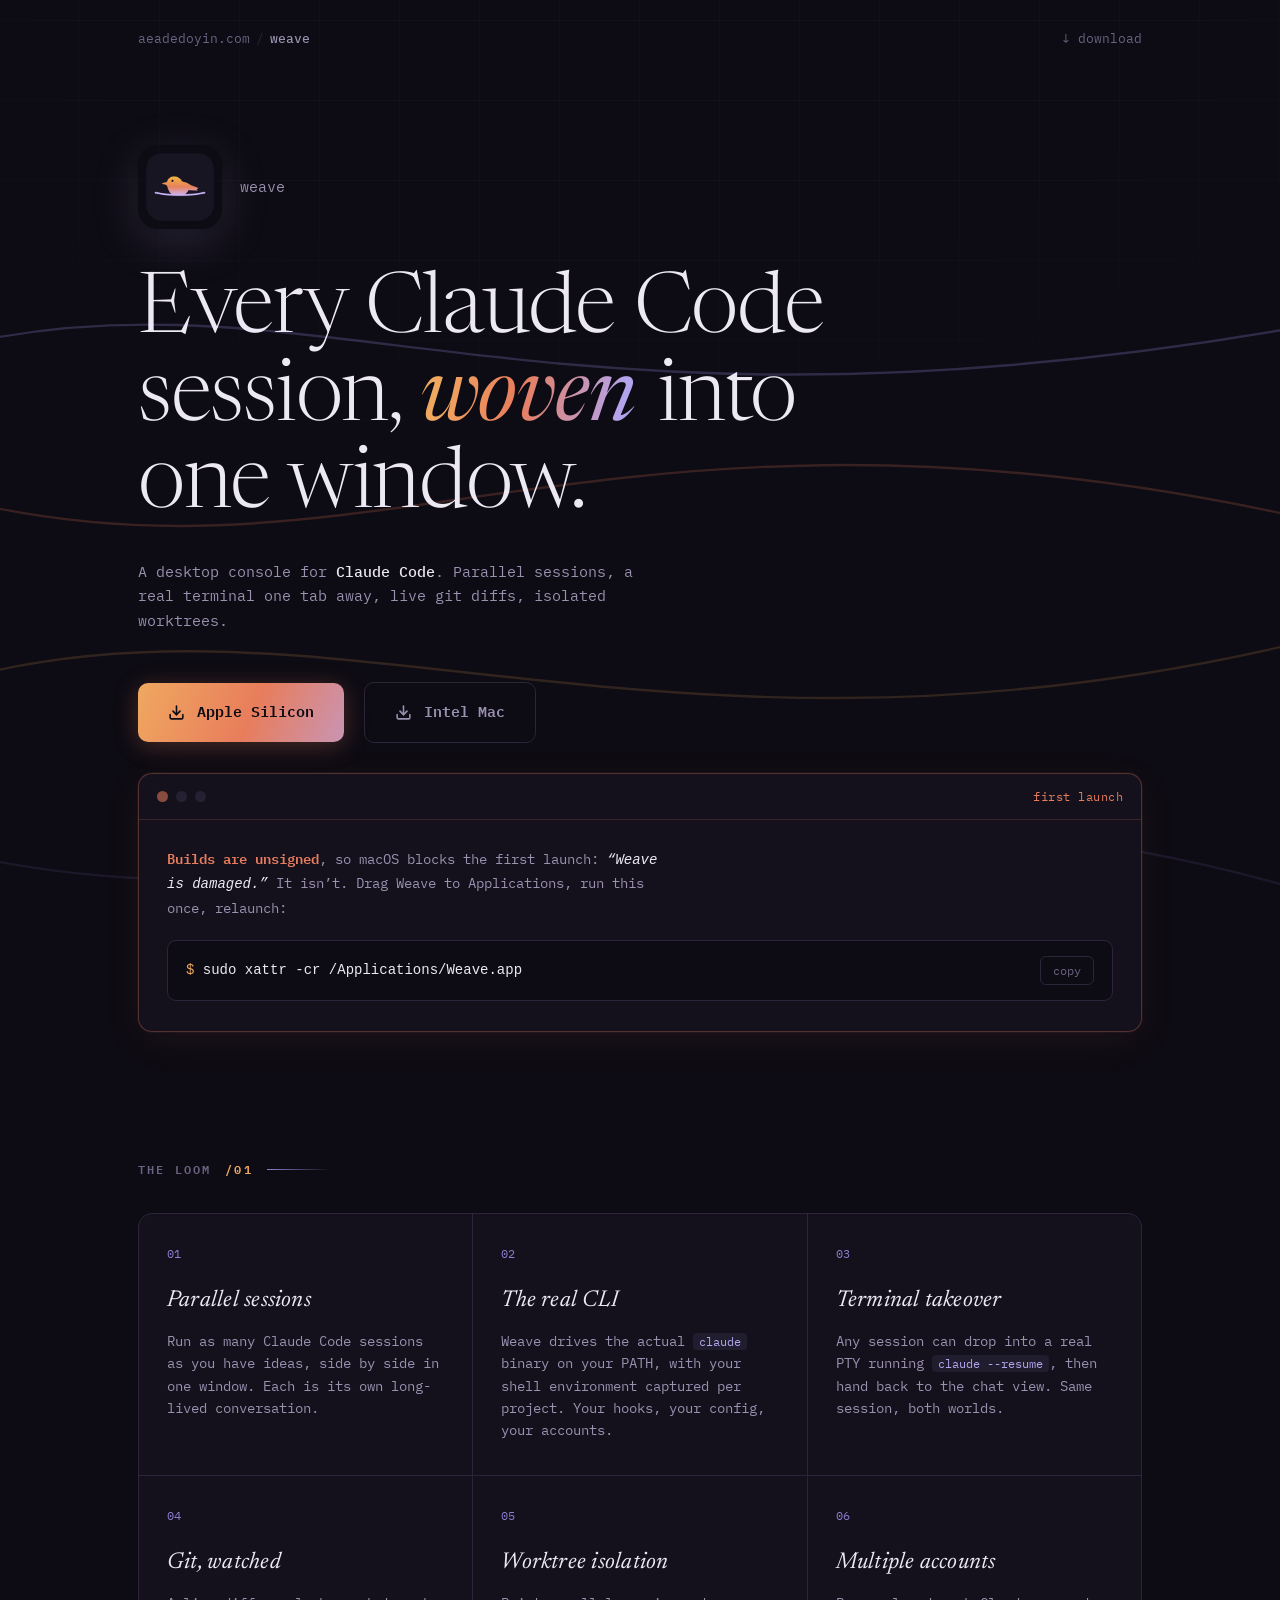
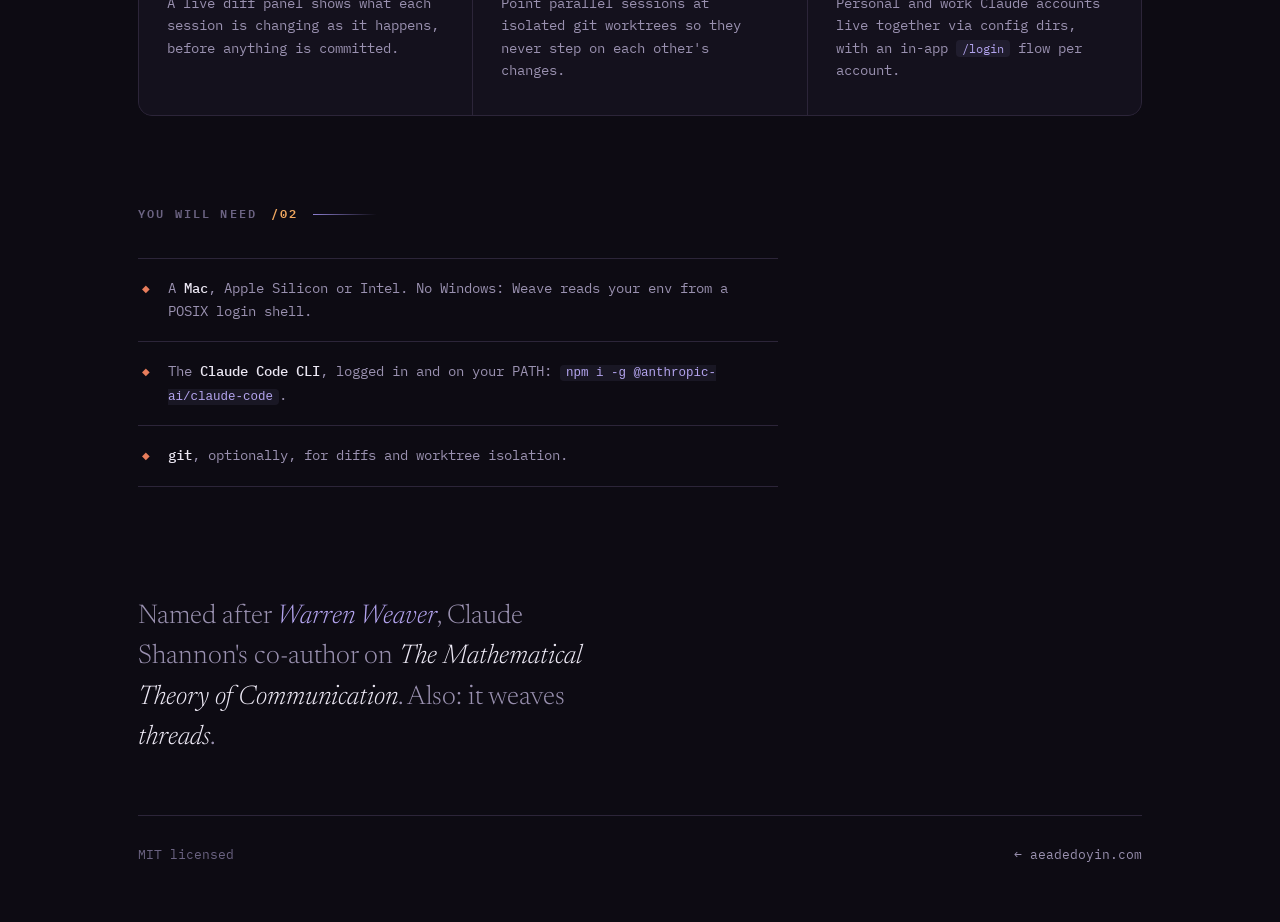
==== commit d9bb17a1: "feat: weave downloads from latest.json feed" ====
--- a/weave/index.html
+++ b/weave/index.html
@@ -349,7 +349,7 @@
 
       <div class="mark">
         <img src="/weave/icon.png" alt="Weave app icon: a weaver bird perched on a thread" width="84" height="84" />
-        <div class="word">weave <em>v1.3.1</em></div>
+        <div class="word">weave <em id="ver"></em></div>
       </div>
 
       <h1>Every Claude&nbsp;Code session, <span class="thread-word">woven</span> into one window.</h1>
@@ -360,11 +360,11 @@
       </p>
 
       <div class="dl" id="download">
-        <a class="btn" href="https://weave-cdn.aeadedoyin.com/weave-1.3.1-arm64.dmg" download>
+        <a class="btn" data-plat="darwin-arm64" href="#" download>
           <svg width="17" height="17" viewBox="0 0 24 24" fill="none" stroke="currentColor" stroke-width="2.2" stroke-linecap="round" stroke-linejoin="round"><path d="M21 15v4a2 2 0 0 1-2 2H5a2 2 0 0 1-2-2v-4"/><polyline points="7 10 12 15 17 10"/><line x1="12" y1="15" x2="12" y2="3"/></svg>
           Apple Silicon
         </a>
-        <a class="btn btn-ghost" href="https://weave-cdn.aeadedoyin.com/weave-1.3.1-x64.dmg" download>
+        <a class="btn btn-ghost" data-plat="darwin-x64" href="#" download>
           <svg width="17" height="17" viewBox="0 0 24 24" fill="none" stroke="currentColor" stroke-width="2.2" stroke-linecap="round" stroke-linejoin="round"><path d="M21 15v4a2 2 0 0 1-2 2H5a2 2 0 0 1-2-2v-4"/><polyline points="7 10 12 15 17 10"/><line x1="12" y1="15" x2="12" y2="3"/></svg>
           Intel Mac
         </a>
@@ -446,6 +446,15 @@
   </div>
 
   <script>
+    fetch('https://weave-cdn.aeadedoyin.com/latest.json', { cache: 'no-store' })
+      .then(function (r) { return r.json(); })
+      .then(function (d) {
+        document.getElementById('ver').textContent = 'v' + d.version;
+        document.querySelectorAll('.dl [data-plat]').forEach(function (b) {
+          b.href = d.files[b.dataset.plat];
+        });
+      });
+
     function copyCmd(btn) {
       navigator.clipboard.writeText(document.getElementById('xattr-cmd').textContent).then(function () {
         btn.textContent = 'copied';
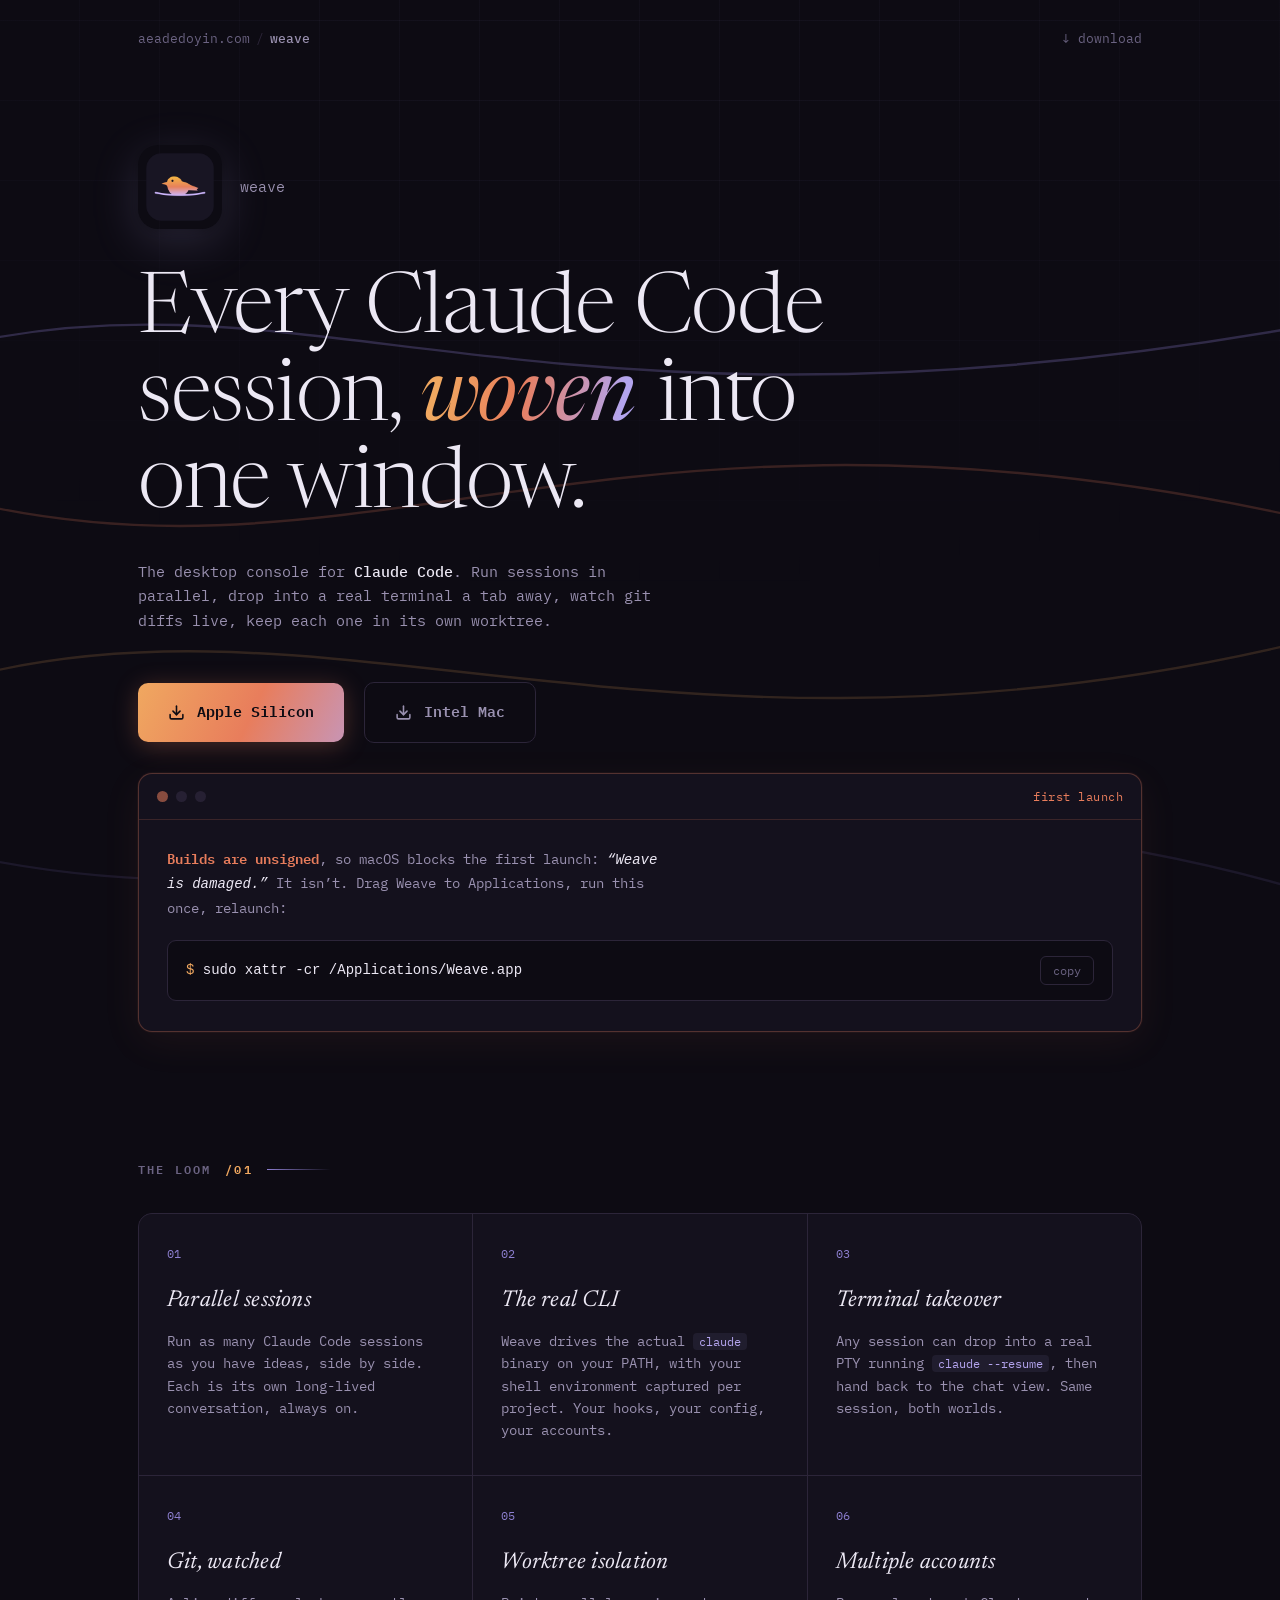
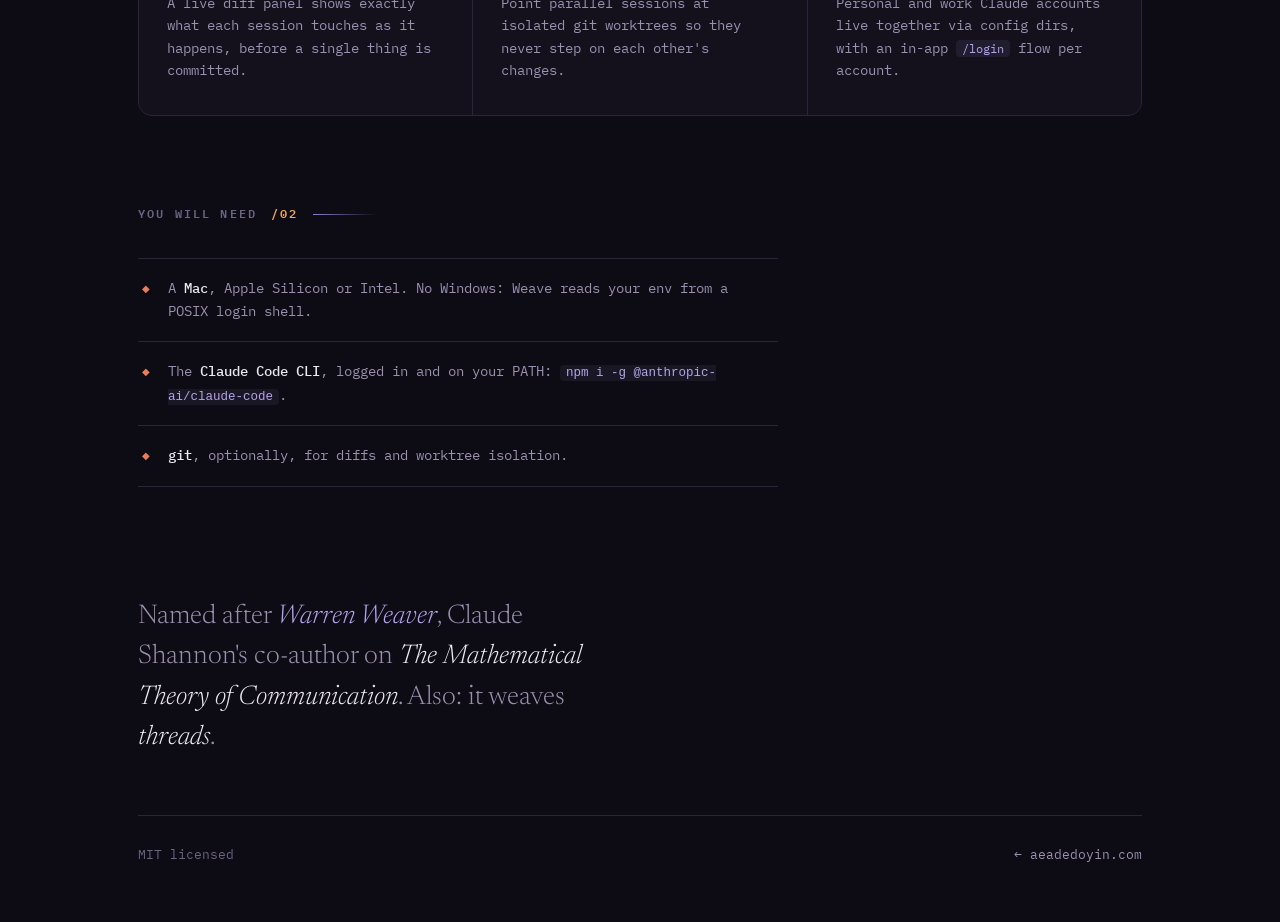
==== commit 5db51024: "doc: polish weave landing copy" ====
--- a/weave/index.html
+++ b/weave/index.html
@@ -154,6 +154,7 @@
       padding: 17px 30px;
       border-radius: 10px;
       text-decoration: none;
+      cursor: pointer;
       transition: transform .18s cubic-bezier(.2, .8, .2, 1), box-shadow .18s;
       box-shadow: 0 4px 24px rgba(232, 125, 92, .28);
     }
@@ -355,16 +356,17 @@
       <h1>Every Claude&nbsp;Code session, <span class="thread-word">woven</span> into one window.</h1>
 
       <p class="sub">
-        A desktop console for <b>Claude Code</b>. Parallel sessions, a real
-        terminal one tab away, live git diffs, isolated worktrees.
+        The desktop console for <b>Claude Code</b>. Run sessions in parallel,
+        drop into a real terminal a tab away, watch git diffs live, keep each
+        one in its own worktree.
       </p>
 
       <div class="dl" id="download">
-        <a class="btn" data-plat="darwin-arm64" href="#" download>
+        <a class="btn" data-plat="darwin-arm64" download>
           <svg width="17" height="17" viewBox="0 0 24 24" fill="none" stroke="currentColor" stroke-width="2.2" stroke-linecap="round" stroke-linejoin="round"><path d="M21 15v4a2 2 0 0 1-2 2H5a2 2 0 0 1-2-2v-4"/><polyline points="7 10 12 15 17 10"/><line x1="12" y1="15" x2="12" y2="3"/></svg>
           Apple Silicon
         </a>
-        <a class="btn btn-ghost" data-plat="darwin-x64" href="#" download>
+        <a class="btn btn-ghost" data-plat="darwin-x64" download>
           <svg width="17" height="17" viewBox="0 0 24 24" fill="none" stroke="currentColor" stroke-width="2.2" stroke-linecap="round" stroke-linejoin="round"><path d="M21 15v4a2 2 0 0 1-2 2H5a2 2 0 0 1-2-2v-4"/><polyline points="7 10 12 15 17 10"/><line x1="12" y1="15" x2="12" y2="3"/></svg>
           Intel Mac
         </a>
@@ -392,7 +394,7 @@
         <div class="cell">
           <span class="n">01</span>
           <h3>Parallel sessions</h3>
-          <p>Run as many Claude Code sessions as you have ideas, side by side in one window. Each is its own long-lived conversation.</p>
+          <p>Run as many Claude Code sessions as you have ideas, side by side. Each is its own long-lived conversation, always on.</p>
         </div>
         <div class="cell">
           <span class="n">02</span>
@@ -407,7 +409,7 @@
         <div class="cell">
           <span class="n">04</span>
           <h3>Git, watched</h3>
-          <p>A live diff panel shows what each session is changing as it happens, before anything is committed.</p>
+          <p>A live diff panel shows exactly what each session touches as it happens, before a single thing is committed.</p>
         </div>
         <div class="cell">
           <span class="n">05</span>
